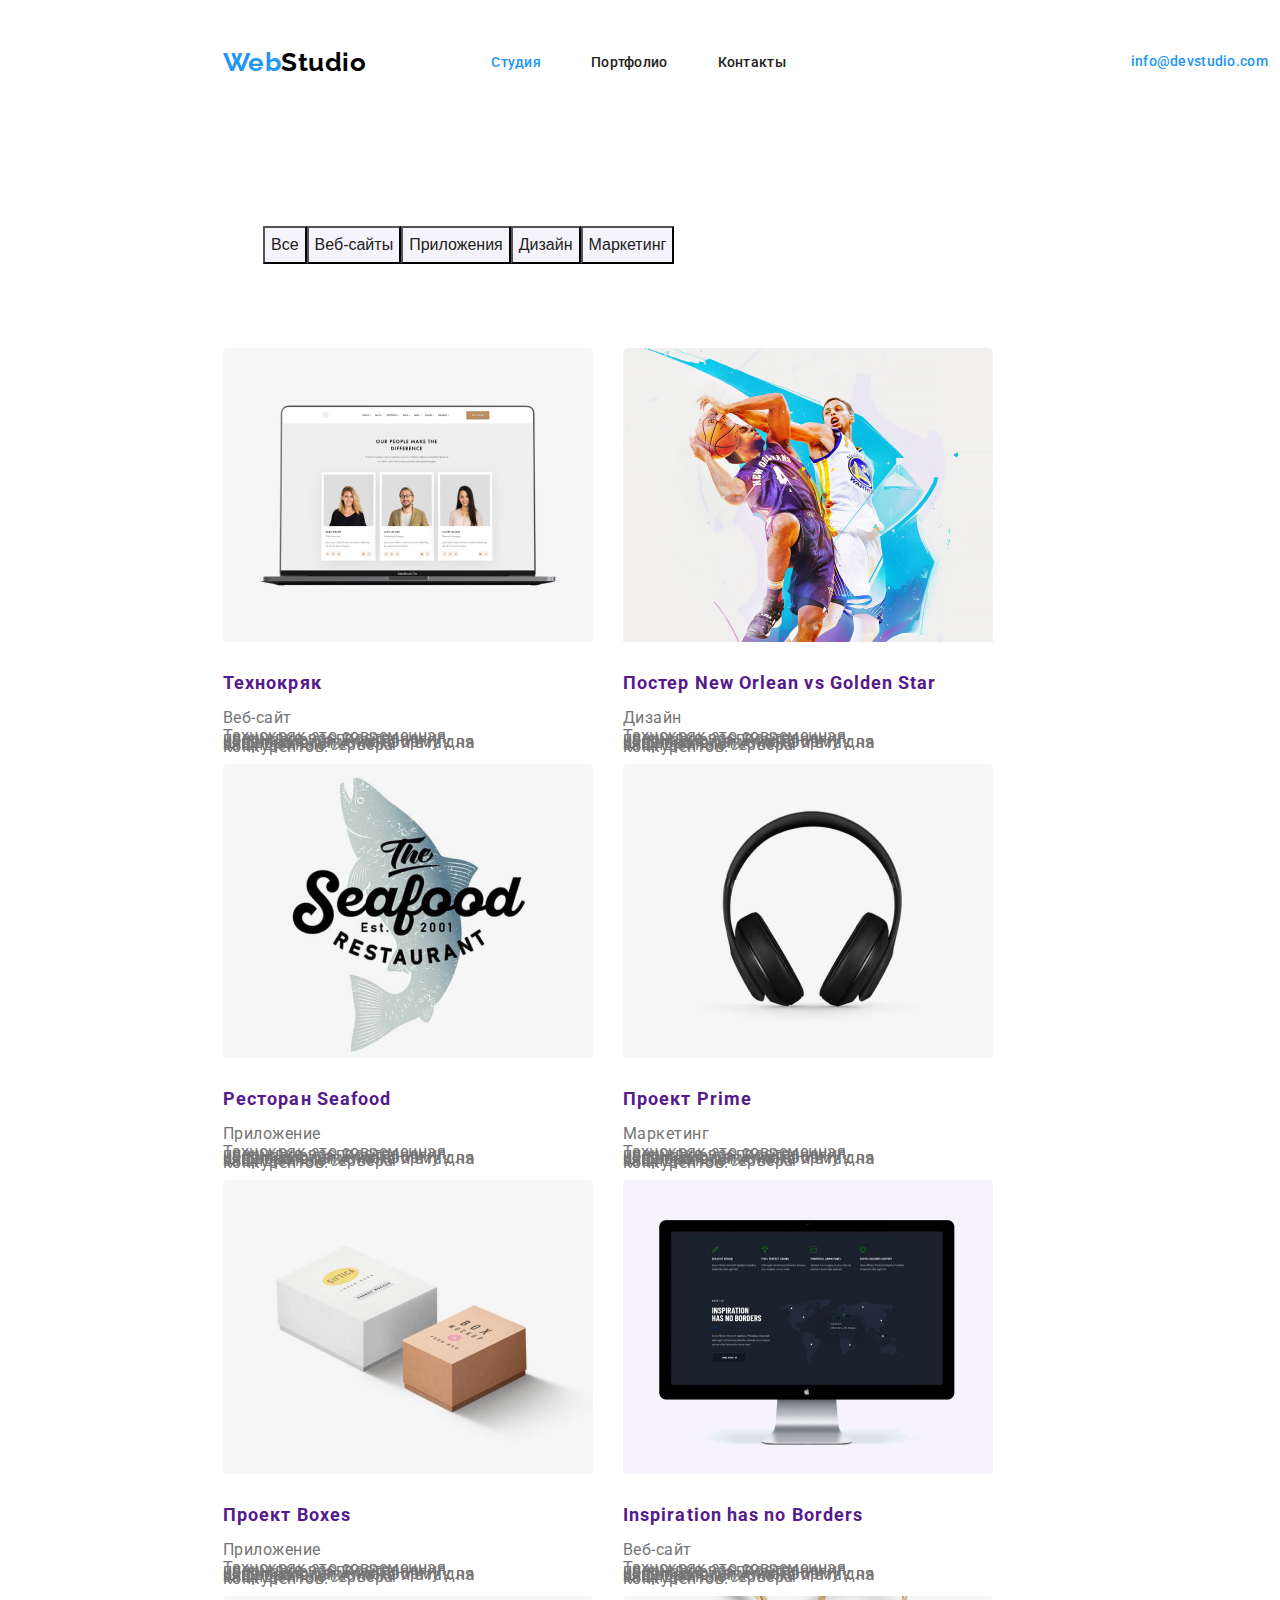
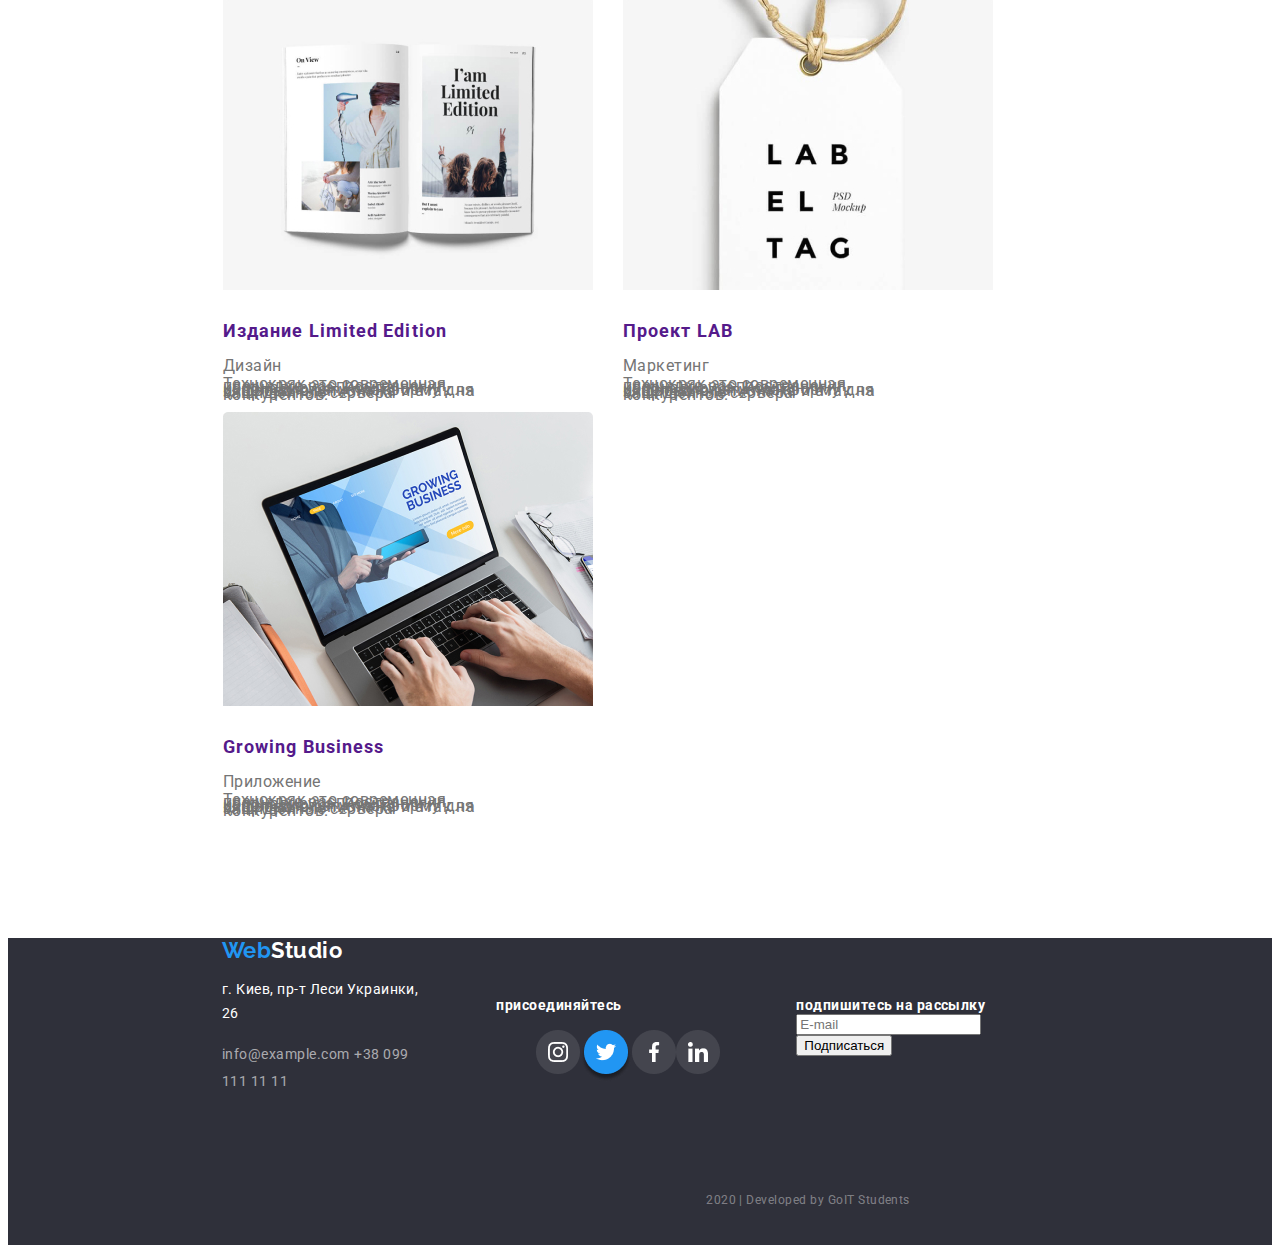
==== portfolio.html @ a7babe64 "дз3" ====
<!DOCTYPE html>
<html lang="en">
  <head>
    <meta charset="UTF-8" />
    <meta name="viewport" content="width=device-width, initial-scale=1.0" />
    <title>Document</title>
    <link
      href="https://fonts.googleapis.com/css2?family=Raleway:wght@700&family=Roboto:wght@400;500;700&display=swap"
      rel="stylesheet"
    />
    <link rel="stylesheet" href="./css/styles.css" />
  </head>

  <body>
    <!--шапка-->
    <header class="page-header">
      <nav class="site-header">
        <a href="/" class="logo logo-header">
          <span class="logo-header-web">Web</span>
          <span class="logo-header-studio">Studio</span>
        </a>
        <ul class="site-nav list">
          <li class="site-nav-item">
            <a href="./index.html" class="link current">Студия</a>
          </li>
          <li class="site-nav-item">
            <a href="./portfolio.html" class="link">Портфолио</a>
          </li>
          <li class="site-nav-item"><a href="" class="link">Контакты</a></li>
        </ul>

        <ul class="contact-nav list">
          <li class="contact-nav-mail">
            <a href="mailto:info@devstudio.com">info@devstudio.com</a>
          </li>
          <li class="contact-nav-tel">
            <a href="tel:+380961111111">+38 096 111 11 11</a>
          </li>
        </ul>
      </nav>
    </header>

    <main class="page-portfolio">
      <!-- кнопки навигации  -->
      <ul class="list list-button-second">
        <li><button type="button" class="button-second">Все</button></li>
        <li><button type="button" class="button-second">Веб-сайты</button></li>
        <li><button type="button" class="button-second">Приложения</button></li>
        <li><button type="button" class="button-second">Дизайн</button></li>
        <li><button type="button" class="button-second">Маркетинг</button></li>
      </ul>
      <h1 class="project">Проеты</h1>
      <!--  список  -->
      <ul class="list list-portfolio">
        <li class="list-progect">
          <a class="cards" href="">
            <img src="./images/portfolio/img.jpg" alt="" />
            <h2>Технокряк</h2>
            <p>Веб-сайт</p>
            <p>
              Технокряк это современная площадка распространения коронавируса.
              Компании используют эту платформу для цифрового шпионажа и атак на
              защищённые сервера конкурентов.
            </p>
          </a>
        </li>
        <li class="list-progect">
          <a class="cards" href="">
            <img src="./images/portfolio/sport.jpg" alt="" width="370" />
            <h2>Постер New Orlean vs Golden Star</h2>
            <p>Дизайн</p>
            <p>
              Технокряк это современная площадка распространения коронавируса.
              Компании используют эту платформу для цифрового шпионажа и атак на
              защищённые сервера конкурентов.
            </p>
          </a>
        </li>
        <li class="list-progect">
          <a class="cards" href="">
            <img src="./images/portfolio/restaurant.jpg" alt="" width="370" />
            <h2>Ресторан Seafood</h2>
            <p>Приложение</p>
            <p>
              Технокряк это современная площадка распространения коронавируса.
              Компании используют эту платформу для цифрового шпионажа и атак на
              защищённые сервера конкурентов.
            </p>
          </a>
        </li>
        <li class="list-progect">
          <a class="cards" href="">
            <img src="./images/portfolio/prime.jpg" alt="" width="370" />
            <h2>Проект Prime</h2>
            <p>Маркетинг</p>
            <p>
              Технокряк это современная площадка распространения коронавируса.
              Компании используют эту платформу для цифрового шпионажа и атак на
              защищённые сервера конкурентов.
            </p>
          </a>
        </li>
        <a class="cards" href="">
          <li class="list-progect">
            <img src="./images/portfolio/boxes.jpg" alt="" width="370" />
            <h2>Проект Boxes</h2>
            <p>Приложение</p>
            <p>
              Технокряк это современная площадка распространения коронавируса.
              Компании используют эту платформу для цифрового шпионажа и атак на
              защищённые сервера конкурентов.
            </p>
          </a>
        </li>
        <li class="list-progect">
          <a class="cards" href="">
            <img src="./images/portfolio/borders.jpg" alt="" width="370" />
            <h2>Inspiration has no Borders</h2>
            <p>Веб-сайт</p>
            <p>
              Технокряк это современная площадка распространения коронавируса.
              Компании используют эту платформу для цифрового шпионажа и атак на
              защищённые сервера конкурентов.
            </p>
          </a>
        </li>
        <li class="list-progect">
          <a class="cards" href="">
            <img src="./images/portfolio/books.jpg" alt="" width="370" />
            <h2>Издание Limited Edition</h2>
            <p>Дизайн</p>
            <p>
              Технокряк это современная площадка распространения коронавируса.
              Компании используют эту платформу для цифрового шпионажа и атак на
              защищённые сервера конкурентов.
            </p>
          </a>
        </li>
        <li class="list-progect">
          <a class="cards" href="">
            <img src="./images/portfolio/lab.jpg" alt="" width="370" />
            <h2>Проект LAB</h2>
            <p>Маркетинг</p>
            <p>
              Технокряк это современная площадка распространения коронавируса.
              Компании используют эту платформу для цифрового шпионажа и атак на
              защищённые сервера конкурентов.
            </p>
          </a>
        </li>
        <li class="list-progect">
          <a class="cards" href="">
            <img src="./images/portfolio/busines.jpg" alt="" width="370" />
            <h2>Growing Business</h2>
            <p>Приложение</p>
            <p>
              Технокряк это современная площадка распространения коронавируса.
              Компании используют эту платформу для цифрового шпионажа и атак на
              защищённые сервера конкурентов.
            </p>
          </a>
      
        </li>
      </ul>
    </main>
    <!--футер-->
    <footer class="list-footer">
      <div class="page-footer-main">
        <div class="page-footer">
          <a href="/" class="logo logo-footer">
            <span class="logo-footer-web">Web</span>
            <span class="logo-footer-studio">Studio</span>
          </a>
          <address class="footer-addres">
            <p>г. Киев, пр-т Леси Украинки, 26</p>
            <a href="mailto:info@example.com">info@example.com</a>
            <a class="page-footer-tel" href="tel:+380991111111"
              >+38 099 111 11 11</a
            >
          </address>
        </div>
        <div class="goin">
          <b class="page-footer-goin">присоединяйтесь</b>
          <ul class="list goin-list">
            <li>
              <a href="">
                <img src="./images/footer/instagram.png" alt="" />
              </a>
            </li>
            <li>
              <a href="">
                <img src="./images/footer/twitter.png" alt="" />
              </a>
            </li>
            <li>
              <a href="">
                <img src="./images/footer/facabook.png" alt="" />
              </a>
            </li>
            <li>
              <a href="">
                <img src="./images/footer/in.png" alt="" />
              </a>
            </li>
          </ul>
        </div>
        <div class="page-sub">
          <b class="page-footer-sub">подпишитесь на рассылку</b>
          <form>
            <input
              type="text"
              placeholder="E-mail"
              name="Email"
              id="Email-input"
            />
            <input type="submit" value="Подписаться" />
          </form>
        </div>
      </div>
      <div class="footer-end">
        <p class="page-footer-end">2020 | Developed by GoIT Students</p>
      </div>
    </footer>
  </body>
</html>
---- css/styles.css ----
/* цвет основного текста #212121*/
/* вторичный цвет #757575*/
/* белый #757575*/
/* цвет ссылок при навидении #2196F3*/
/* цвет тел и мыла в футоре rgba(255, 255, 255, 0.6) */
/* цвет кем залито в конце rgba(255, 255, 255, 0.4)*/
/* цвет кнопок #F5F4FA*/
/*белый #FFFFFF*/
:root {
  --primari-text-color: #212121;
  --color-button: #f5f4fa;
  --color-hover: #2196f3;
  --color-white: #ffffff;
}

body {
  background-color: #ffffff;
  color: var(--primari-text-color);
  font-family: Roboto, sans-serif;
  letter-spacing: 0.03em;
}

p {
  color: #757575;
  font-size: 16px;
}

a {
  text-decoration: none;
}

.hero {
  background-image: url(https://s3-alpha-sig.figma.com/img/90d1/e577/08c10d3f92c87b9d3d5417f1169bcaf9?Expires=1592784000&Signature=ILxEtmAFMr2Us7ms5~cJYB0a~j~yVQAXyDQyglCFQqxMMtSUgmVt5sG5C6f7gvM6nol6ag1E9YxuBz2JpbDZGV4yywAtNVqrZUPHLpvx7K10C2MpU52WDKP7RhHLKeVgDCoXGS6H0k6O2CPDxtDZmBXebeWA3ZpnOzjCGXkgPJ0x2mrSDzQ8y6E7kUsAgNfNjCVTdkMB55JW9kKQ68hfj91M2g~DamgTzAuNqmyDZ6RD3ci2EK93pMSdTqYJ4Ch-OCxzEcgNnNP7XpFXtv1Wy19uuGIJOf02E6FdMxvZRynm25E6xcxrt8Fqph7gMPZUVSOT9W0Cxzs4nnY5tt4Ppg__&Key-Pair-Id=APKAINTVSUGEWH5XD5UA);
  align-items: center;
  padding: 200px 452px;
}
.hero-title {
  color: #ffffff;
  font-size: 44px;
  line-height: 1.36;
  text-align: center;
  font-weight: 900;
  letter-spacing: 0.06em;
  text-transform: uppercase;
  margin-bottom: 30px;
}
.section-title-function {
  display: block;
  padding: 215px 94px;
}
.title-list {
  display: flex;
  padding-left: 0px;
}
.title-list-item:not(:first-child) {
  margin-left: 30px;
}

.section-title {
  color: var(--primari-text-color);
  font-weight: bold;
  font-size: 36px;
  line-height: 1.17;
  text-align: center;
  margin-top: 0px;
  margin-bottom: 50px;
}

.list {
  list-style: none;
}
.list h3 {
  font-weight: bold;
  font-size: 14px;
  line-height: 1.14;
  text-transform: uppercase;
}
.list p {
  font-size: 14px;
  line-height: 1.71;
  /* or 171% */
  width: 270px;
}

.list-item {
  display: flex;
  padding-left: 0px;
}
.list-item > li:not(:first-child) {
  padding-left: 30px;
  width: 370px;
}
.list-item h3 {
  margin-top: 27px;
  margin-bottom: 10px;
  text-align: center;
  visibility: hidden;
}

.list-portfolio h2 {
  font-weight: bold;
  font-size: 18px;
  line-height: 2;
  letter-spacing: 0.06em;
}
.list-portfolio p {
  font-size: 16px;
  line-height: 1.87px;
}
.list-portfolio a {
  font-size: 18px;
  line-height: 1.56;
}
.section-title-function h3 {
  color: var(--primari-text-color);
  font-size: 14px;
}

.section-title-function p {
  font-size: 14px;
}
.section-title-function {
  display: flex;
  margin-bottom: 94px;
}
.section-people {
  padding: 0 215px 94px;
}
.people-item {
  display: flex;
  list-style: none;
  padding-left: 0px;
}
.people-item > li {
  width: 270px;
}
.people-item > li:not(:first-child) {
  margin-left: 30px;
}
.section-title-people {
  margin-top: 30px;
  margin-bottom: 10px;
  text-align: center;
}
.people-item-link {
  list-style: none;
  display: flex;
  margin-top: 16px;
  margin-bottom: 24px;
}
.people-item-link:not(:first-child) {
  margin-left: 10px;
}
.people-item > ul {
  list-style: none;
}
.section-people h3 {
  color: var(--primari-text-color);
  font-size: 16px;
  font-weight: 500;
  line-height: 1.19;
}
.section-clients {
  padding: 0 215px 94px;
}
.list-clients {
  display: flex;
  padding-left: 0px;
}
.list-clients > li:not(:first-child) {
  margin-left: 30px;
}

.page-footer-main {
  display: flex;
}

.logo-footer {
  display: flex;
  margin-left: 214px;
  margin-top: 45p;
  margin-bottom: 8px;
}
.footer-addres {
  margin-left: 214px;
  margin-bottom: 28px;
}
.goin {
  width: 206px;
  margin: 57px 94px 56px 69px;
}
.goin-list {
  display: flex;
}
/*.section-people > ul {
  display: flex;
  margin-bottom: 50px;
  list-style: none;
} */
.logo {
  font-family: Raleway, sans-serif;
  font-weight: bold;
  margin-right: 85px;
}
.logo-header {
  display: flex;
  color: var(--color-hover);
  font-size: 26px;
  line-height: 1.19;
  align-items: center;
  margin-right: 85;
}
.logo-header-studio {
  color: #000000;
}
.logo-footer {
  color: var(--color-hover);
  font-size: 22px;
  line-height: 1.18;
}
.logo-footer-studio {
  color: white;
}
header {
  background-color: #ffffff;
}

.site-nav {
  display: flex;
  font-weight: 500;
  font-size: 14px;
  line-height: 1.14;
  letter-spacing: 0.02em;
}
.site-nav-item {
  line-height: 80px;
}
.site-nav-item:not(:first-child) {
  margin-left: 50px;
}

.site-header {
  display: flex;
  padding-left: 215px;
  padding-right: 215px;
  align-items: center;
  margin-right: auto;
  margin-left: auto;
  align-items: center;
}
.contact-nav {
  display: flex;
  font-weight: 500;
  font-size: 14px;
  line-height: 1.14;
  letter-spacing: 0.02em;
  margin-left: 305px;
  align-items: center;
}
.page-header {
  display: flex;
}

.site-nav a {
  color: var(--primari-text-color);
}
.site-nav a:hover,
.site-nav a:focus {
  color: var(--color-hover);
}
.site-nav .link.current {
  color: var(--color-hover);
}
.contact-nav-mail a {
  color: var(--color-hover);
  margin-right: 30px;
}
.contact-nav-tel a {
  color: #757575;
}

footer {
  background-color: #2f303a;
}
/*
.page-footer-address {
  color: #ffffff;
  text-decoration: none;
}
.page-footer-mail {
  color: rgba(255, 255, 255, 0.6);
}
.page-footer-tel {
  color: rgba(255, 255, 255, 0.6);
}
*/

.footer-addres {
  line-height: 1.71;
}
.footer-addres p {
  text-decoration: none;
  color: var(--color-white);
  font-size: 14px;
  font-style: normal;
}
.footer-addres a {
  text-decoration: none;
  color: rgba(255, 255, 255, 0.6);
  font-size: 14px;
  font-style: normal;
}
.page-footer b {
  font-weight: bold;
  line-height: 1.14;
  text-transform: uppercase;
}
.page-footer-goin {
  color: #ffffff;
  font-size: 14px;
}
.page-footer-sub {
  color: #ffffff;
  font-size: 14px;
}
.page-sub {
  margin: 57px 216px 50px 0;
  width: 570px;
}
.footer-end {
  padding: 18px 645px 21px;
  line-height: 2;
  width: 310px;
}
.page-footer-end {
  color: rgba(255, 255, 255, 0.4);
  font-size: 12px;
  text-align: center;
}
.button-first {
  color: var(--color-white);
  background-color: var(--color-hover);
  font-size: 16px;
  width: 200px;
  height: 50px;
  margin-left: 248px;
  margin-right: 248px;
}

.button-second {
  color: var(--primari-text-color);
  background-color: var(--color-button);
  font-size: 16px;
  height: 38px;
}

.button-second:hover,
.button-second:focus {
  color: var(--color-white);
  background-color: var(--color-hover);
}
.button-second:not(:first-child) {
  margin-left: 8px;
}
.page-portfolio {
  padding: 94px 215px;
}
.list-button-second {
  display: flex;
}
.project {
  visibility: hidden;
  margin-top: 0;
  margin-bottom: 30px;
}
.list-portfolio {
  display: flex;
  flex-wrap: wrap;
  padding-left: 0;
}
.list-progect {
  width: 370px;
  margin-right: 30px;
  display: flex;
  flex-direction: column;
  align-items: flex-start;
}
.cards:hover,
.cards:focus {
  background: rgba(33, 150, 243, 0.9);
  color: #ffffff;
}
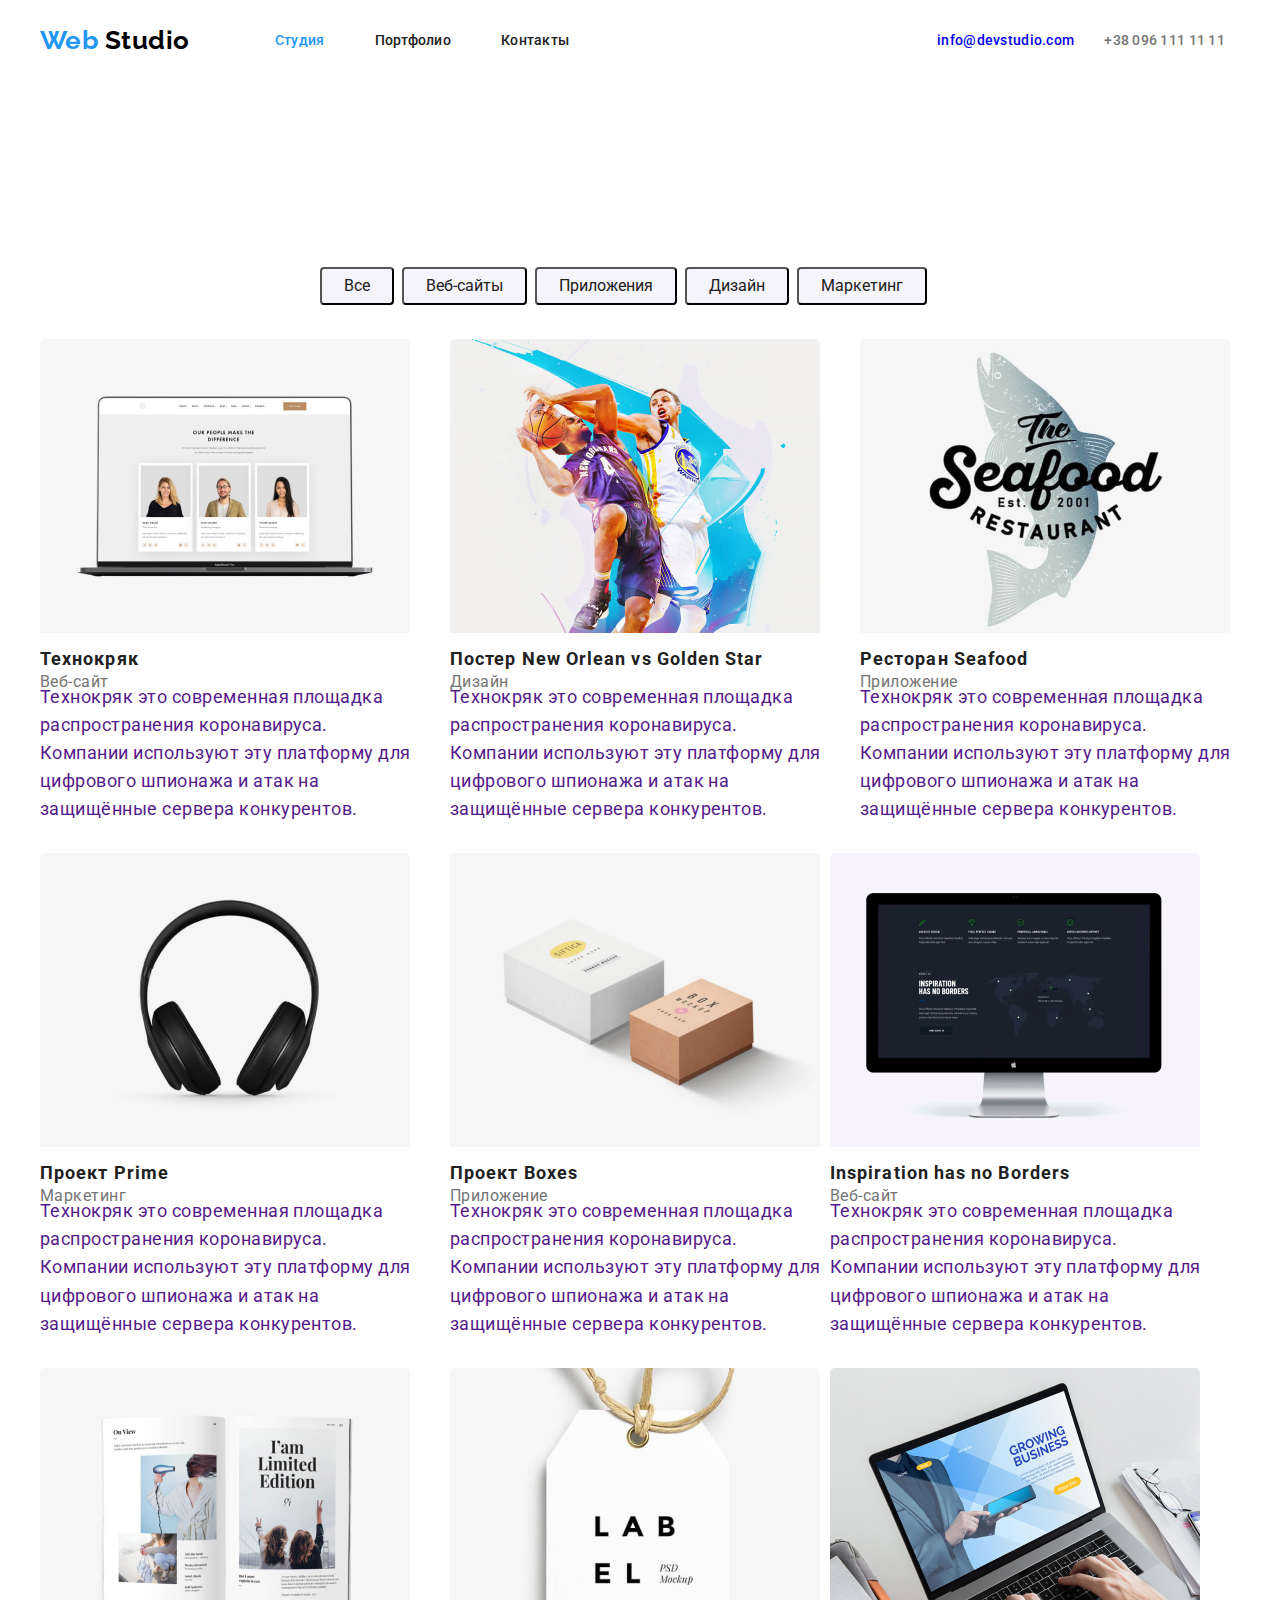
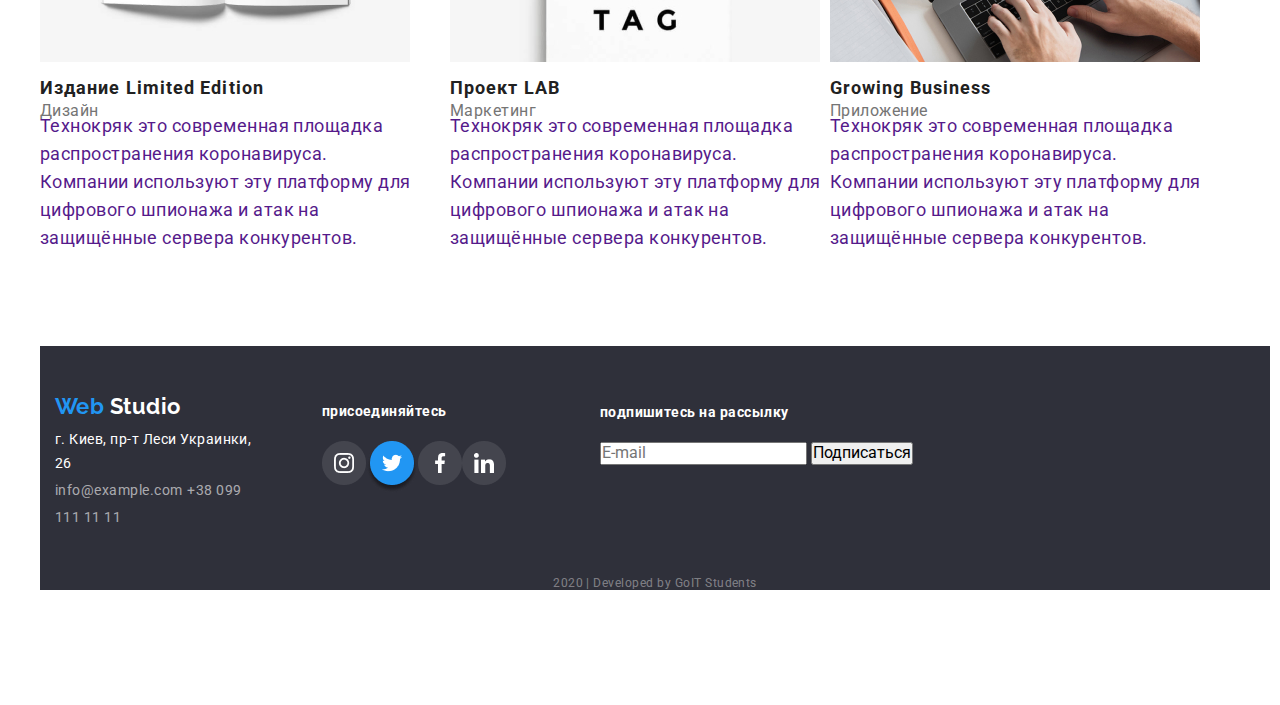
==== commit da95d77f: "переделана полностью" ====
--- a/portfolio.html
+++ b/portfolio.html
@@ -8,48 +8,48 @@
       href="https://fonts.googleapis.com/css2?family=Raleway:wght@700&family=Roboto:wght@400;500;700&display=swap"
       rel="stylesheet"
     />
+    <link
+      rel="stylesheet"
+      href="https://cdnjs.cloudflare.com/ajax/libs/modern-normalize/0.6.0/modern-normalize.min.css"
+    />
     <link rel="stylesheet" href="./css/styles.css" />
   </head>
 
   <body>
     <!--шапка-->
-    <header class="page-header">
-      <nav class="site-header">
+    <header class="page-header section">
+      <nav class="page-header-conteiner">
         <a href="/" class="logo logo-header">
           <span class="logo-header-web">Web</span>
           <span class="logo-header-studio">Studio</span>
         </a>
         <ul class="site-nav list">
-          <li class="site-nav-item">
-            <a href="./index.html" class="link current">Студия</a>
-          </li>
-          <li class="site-nav-item">
-            <a href="./portfolio.html" class="link">Портфолио</a>
-          </li>
-          <li class="site-nav-item"><a href="" class="link">Контакты</a></li>
-        </ul>
-
-        <ul class="contact-nav list">
-          <li class="contact-nav-mail">
-            <a href="mailto:info@devstudio.com">info@devstudio.com</a>
-          </li>
-          <li class="contact-nav-tel">
-            <a href="tel:+380961111111">+38 096 111 11 11</a>
-          </li>
+          <li><a href="./index.html" class="link current">Студия</a></li>
+          <li><a href="./portfolio.html" class="link">Портфолио</a></li>
+          <li><a href="" class="link">Контакты</a></li>
         </ul>
       </nav>
+      <ul class="contact-nav list">
+        <li class="contact-nav-mail">
+          <a class="mail" href="mailto:info@devstudio.com"
+            >info@devstudio.com</a
+          >
+        </li>
+        <li class="contact-nav-tel">
+          <a class="tel" href="tel:+380961111111">+38 096 111 11 11</a>
+        </li>
+      </ul>
     </header>
 
-    <main class="page-portfolio">
+    <main class="progect section">
       <!-- кнопки навигации  -->
-      <ul class="list list-button-second">
+      <ul class="list list-button">
         <li><button type="button" class="button-second">Все</button></li>
         <li><button type="button" class="button-second">Веб-сайты</button></li>
         <li><button type="button" class="button-second">Приложения</button></li>
         <li><button type="button" class="button-second">Дизайн</button></li>
         <li><button type="button" class="button-second">Маркетинг</button></li>
       </ul>
-      <h1 class="project">Проеты</h1>
       <!--  список  -->
       <ul class="list list-portfolio">
         <li class="list-progect">
@@ -57,11 +57,11 @@
             <img src="./images/portfolio/img.jpg" alt="" />
             <h2>Технокряк</h2>
             <p>Веб-сайт</p>
-            <p>
-              Технокряк это современная площадка распространения коронавируса.
-              Компании используют эту платформу для цифрового шпионажа и атак на
-              защищённые сервера конкурентов.
-            </p>
+            <a href="">
+              Технокряк это современная площадка распространения коронавируса.
+              Компании используют эту платформу для цифрового шпионажа и атак на
+              защищённые сервера конкурентов.
+            </a>
           </a>
         </li>
         <li class="list-progect">
@@ -69,11 +69,11 @@
             <img src="./images/portfolio/sport.jpg" alt="" width="370" />
             <h2>Постер New Orlean vs Golden Star</h2>
             <p>Дизайн</p>
-            <p>
-              Технокряк это современная площадка распространения коронавируса.
-              Компании используют эту платформу для цифрового шпионажа и атак на
-              защищённые сервера конкурентов.
-            </p>
+            <a href="">
+              Технокряк это современная площадка распространения коронавируса.
+              Компании используют эту платформу для цифрового шпионажа и атак на
+              защищённые сервера конкурентов.
+            </a>
           </a>
         </li>
         <li class="list-progect">
@@ -81,11 +81,11 @@
             <img src="./images/portfolio/restaurant.jpg" alt="" width="370" />
             <h2>Ресторан Seafood</h2>
             <p>Приложение</p>
-            <p>
-              Технокряк это современная площадка распространения коронавируса.
-              Компании используют эту платформу для цифрового шпионажа и атак на
-              защищённые сервера конкурентов.
-            </p>
+            <a href="">
+              Технокряк это современная площадка распространения коронавируса.
+              Компании используют эту платформу для цифрового шпионажа и атак на
+              защищённые сервера конкурентов.
+            </a>
           </a>
         </li>
         <li class="list-progect">
@@ -93,11 +93,11 @@
             <img src="./images/portfolio/prime.jpg" alt="" width="370" />
             <h2>Проект Prime</h2>
             <p>Маркетинг</p>
-            <p>
-              Технокряк это современная площадка распространения коронавируса.
-              Компании используют эту платформу для цифрового шпионажа и атак на
-              защищённые сервера конкурентов.
-            </p>
+            <a href="">
+              Технокряк это современная площадка распространения коронавируса.
+              Компании используют эту платформу для цифрового шпионажа и атак на
+              защищённые сервера конкурентов.
+            </a>
           </a>
         </li>
         <a class="cards" href="">
@@ -105,23 +105,23 @@
             <img src="./images/portfolio/boxes.jpg" alt="" width="370" />
             <h2>Проект Boxes</h2>
             <p>Приложение</p>
-            <p>
-              Технокряк это современная площадка распространения коронавируса.
-              Компании используют эту платформу для цифрового шпионажа и атак на
-              защищённые сервера конкурентов.
-            </p>
-          </a>
+            <a href="">
+              Технокряк это современная площадка распространения коронавируса.
+              Компании используют эту платформу для цифрового шпионажа и атак на
+              защищённые сервера конкурентов.
+            </a>
+        </a>
         </li>
         <li class="list-progect">
           <a class="cards" href="">
             <img src="./images/portfolio/borders.jpg" alt="" width="370" />
             <h2>Inspiration has no Borders</h2>
             <p>Веб-сайт</p>
-            <p>
-              Технокряк это современная площадка распространения коронавируса.
-              Компании используют эту платформу для цифрового шпионажа и атак на
-              защищённые сервера конкурентов.
-            </p>
+            <a href="">
+              Технокряк это современная площадка распространения коронавируса.
+              Компании используют эту платформу для цифрового шпионажа и атак на
+              защищённые сервера конкурентов.
+            </a>
           </a>
         </li>
         <li class="list-progect">
@@ -129,11 +129,11 @@
             <img src="./images/portfolio/books.jpg" alt="" width="370" />
             <h2>Издание Limited Edition</h2>
             <p>Дизайн</p>
-            <p>
-              Технокряк это современная площадка распространения коронавируса.
-              Компании используют эту платформу для цифрового шпионажа и атак на
-              защищённые сервера конкурентов.
-            </p>
+            <a href="">
+              Технокряк это современная площадка распространения коронавируса.
+              Компании используют эту платформу для цифрового шпионажа и атак на
+              защищённые сервера конкурентов.
+            </a>
           </a>
         </li>
         <li class="list-progect">
@@ -141,11 +141,11 @@
             <img src="./images/portfolio/lab.jpg" alt="" width="370" />
             <h2>Проект LAB</h2>
             <p>Маркетинг</p>
-            <p>
-              Технокряк это современная площадка распространения коронавируса.
-              Компании используют эту платформу для цифрового шпионажа и атак на
-              защищённые сервера конкурентов.
-            </p>
+            <a href="">
+              Технокряк это современная площадка распространения коронавируса.
+              Компании используют эту платформу для цифрового шпионажа и атак на
+              защищённые сервера конкурентов.
+            </a>
           </a>
         </li>
         <li class="list-progect">
@@ -153,73 +153,67 @@
             <img src="./images/portfolio/busines.jpg" alt="" width="370" />
             <h2>Growing Business</h2>
             <p>Приложение</p>
-            <p>
-              Технокряк это современная площадка распространения коронавируса.
-              Компании используют эту платформу для цифрового шпионажа и атак на
-              защищённые сервера конкурентов.
-            </p>
+            <a href="">
+              Технокряк это современная площадка распространения коронавируса.
+              Компании используют эту платформу для цифрового шпионажа и атак на
+              защищённые сервера конкурентов.
+            </a>
           </a>
       
         </li>
       </ul>
-    </main>
-    <!--футер-->
-    <footer class="list-footer">
-      <div class="page-footer-main">
-        <div class="page-footer">
-          <a href="/" class="logo logo-footer">
-            <span class="logo-footer-web">Web</span>
-            <span class="logo-footer-studio">Studio</span>
-          </a>
-          <address class="footer-addres">
-            <p>г. Киев, пр-т Леси Украинки, 26</p>
-            <a href="mailto:info@example.com">info@example.com</a>
-            <a class="page-footer-tel" href="tel:+380991111111"
-              >+38 099 111 11 11</a
-            >
-          </address>
+      <footer class="section">
+        <div class="footer-conteiner">
+          <div class="page-footer">
+            <div class="page-footer-logo">
+              <a href="/" class="logo logo-footer">
+                <span class="logo-footer-web">Web</span>
+                <span class="logo-footer-studio">Studio</span>
+              </a>
+            </div>
+            <div>
+              <address class="footer-addres">
+                <p>г. Киев, пр-т Леси Украинки, 26</p>
+                <a href="mailto:info@example.com">info@example.com</a>
+                <a class="page-footer-tel" href="tel:+380991111111">+38 099 111 11 11</a>
+              </address>
+            </div>
+          </div>
+          <div class="footer-goin">
+            <b class="page-footer-goin">присоединяйтесь</b>
+            <ul class="list list-goin">
+              <li>
+                <a href="">
+                  <img src="./images/footer/instagram.png" alt="" />
+                </a>
+              </li>
+              <li>
+                <a href="">
+                  <img src="./images/footer/twitter.png" alt="" />
+                </a>
+              </li>
+              <li>
+                <a href="">
+                  <img src="./images/footer/facabook.png" alt="" />
+                </a>
+              </li>
+              <li>
+                <a href="">
+                  <img src="./images/footer/in.png" alt="" />
+                </a>
+              </li>
+            </ul>
+          </div>
+          <div class="sub">
+            <b class="page-footer-sub">подпишитесь на рассылку</b>
+            <form class="sub-form">
+              <input type="text" placeholder="E-mail" name="Email" id="Email-input" />
+              <input type="submit" value="Подписаться" />
+            </form>
+          </div>
         </div>
-        <div class="goin">
-          <b class="page-footer-goin">присоединяйтесь</b>
-          <ul class="list goin-list">
-            <li>
-              <a href="">
-                <img src="./images/footer/instagram.png" alt="" />
-              </a>
-            </li>
-            <li>
-              <a href="">
-                <img src="./images/footer/twitter.png" alt="" />
-              </a>
-            </li>
-            <li>
-              <a href="">
-                <img src="./images/footer/facabook.png" alt="" />
-              </a>
-            </li>
-            <li>
-              <a href="">
-                <img src="./images/footer/in.png" alt="" />
-              </a>
-            </li>
-          </ul>
-        </div>
-        <div class="page-sub">
-          <b class="page-footer-sub">подпишитесь на рассылку</b>
-          <form>
-            <input
-              type="text"
-              placeholder="E-mail"
-              name="Email"
-              id="Email-input"
-            />
-            <input type="submit" value="Подписаться" />
-          </form>
-        </div>
-      </div>
-      <div class="footer-end">
+      
         <p class="page-footer-end">2020 | Developed by GoIT Students</p>
-      </div>
-    </footer>
+      </footer>
   </body>
 </html>
--- a/css/styles.css
+++ b/css/styles.css
@@ -13,6 +13,12 @@
   --color-white: #ffffff;
 }
 
+* {
+  margin: 0;
+  padding: 0;
+  box-sizing: border-box;
+}
+
 body {
   background-color: #ffffff;
   color: var(--primari-text-color);
@@ -28,11 +34,11 @@
 a {
   text-decoration: none;
 }
-
 .hero {
   background-image: url(https://s3-alpha-sig.figma.com/img/90d1/e577/08c10d3f92c87b9d3d5417f1169bcaf9?Expires=1592784000&Signature=ILxEtmAFMr2Us7ms5~cJYB0a~j~yVQAXyDQyglCFQqxMMtSUgmVt5sG5C6f7gvM6nol6ag1E9YxuBz2JpbDZGV4yywAtNVqrZUPHLpvx7K10C2MpU52WDKP7RhHLKeVgDCoXGS6H0k6O2CPDxtDZmBXebeWA3ZpnOzjCGXkgPJ0x2mrSDzQ8y6E7kUsAgNfNjCVTdkMB55JW9kKQ68hfj91M2g~DamgTzAuNqmyDZ6RD3ci2EK93pMSdTqYJ4Ch-OCxzEcgNnNP7XpFXtv1Wy19uuGIJOf02E6FdMxvZRynm25E6xcxrt8Fqph7gMPZUVSOT9W0Cxzs4nnY5tt4Ppg__&Key-Pair-Id=APKAINTVSUGEWH5XD5UA);
+  padding: 200px 452px;
   align-items: center;
-  padding: 200px 452px;
+
 }
 .hero-title {
   color: #ffffff;
@@ -42,28 +48,16 @@
   font-weight: 900;
   letter-spacing: 0.06em;
   text-transform: uppercase;
-  margin-bottom: 30px;
-}
-.section-title-function {
-  display: block;
-  padding: 215px 94px;
-}
-.title-list {
-  display: flex;
-  padding-left: 0px;
-}
-.title-list-item:not(:first-child) {
-  margin-left: 30px;
-}
-
+  
+}
 .section-title {
+  margin-top: 0px;
+  margin-bottom: 50px;
   color: var(--primari-text-color);
   font-weight: bold;
   font-size: 36px;
   line-height: 1.17;
   text-align: center;
-  margin-top: 0px;
-  margin-bottom: 50px;
 }
 
 .list {
@@ -79,22 +73,6 @@
   font-size: 14px;
   line-height: 1.71;
   /* or 171% */
-  width: 270px;
-}
-
-.list-item {
-  display: flex;
-  padding-left: 0px;
-}
-.list-item > li:not(:first-child) {
-  padding-left: 30px;
-  width: 370px;
-}
-.list-item h3 {
-  margin-top: 27px;
-  margin-bottom: 10px;
-  text-align: center;
-  visibility: hidden;
 }
 
 .list-portfolio h2 {
@@ -111,48 +89,72 @@
   font-size: 18px;
   line-height: 1.56;
 }
-.section-title-function h3 {
-  color: var(--primari-text-color);
-  font-size: 14px;
-}
-
-.section-title-function p {
-  font-size: 14px;
-}
+
 .section-title-function {
+  padding-top: 94px;
+  padding-bottom: 94px;
+
+}
+.list-function {
+  display: flex;
+}
+.list-function h3 {
+  margin-top: 30px;
+  margin-bottom: 10px;
+}
+.list-function li:not(:first-child) {
+  margin-left: 30px;
+}
+
+.section-goin {
   display: flex;
   margin-bottom: 94px;
 }
-.section-people {
-  padding: 0 215px 94px;
-}
-.people-item {
-  display: flex;
+.section-goin li:not(:first-child) {
+  margin-left: 30px;
+}
+
+.section-our {
+  display: flex;
+  margin-bottom: 94px;
+  margin-top: 50px;
   list-style: none;
-  padding-left: 0px;
-}
-.people-item > li {
-  width: 270px;
-}
-.people-item > li:not(:first-child) {
+}
+.section-our li:not(:first-child) {
   margin-left: 30px;
 }
-.section-title-people {
+.section-our h3 {
   margin-top: 30px;
   margin-bottom: 10px;
   text-align: center;
 }
-.people-item-link {
+.section-our p {
+  margin-bottom: 16px;
+  text-align: center;
+}
+.section-our-social {
+  display: flex;
   list-style: none;
-  display: flex;
-  margin-top: 16px;
-  margin-bottom: 24px;
-}
-.people-item-link:not(:first-child) {
-  margin-left: 10px;
-}
-.people-item > ul {
-  list-style: none;
+}
+.section-client {
+  margin-bottom: 94px;
+}
+.list-client {
+  display: flex;
+}
+.list-client li {
+  width: 170px;
+}
+.list-client li:not(:first-child) {
+  margin-left: 30px;
+}
+.section-title-function h3 {
+  color: var(--primari-text-color);
+  font-size: 14px;
+}
+
+.section-title-function p {
+  font-size: 14px;
 }
 .section-people h3 {
   color: var(--primari-text-color);
@@ -160,55 +162,15 @@
   font-weight: 500;
   line-height: 1.19;
 }
-.section-clients {
-  padding: 0 215px 94px;
-}
-.list-clients {
-  display: flex;
-  padding-left: 0px;
-}
-.list-clients > li:not(:first-child) {
-  margin-left: 30px;
-}
-
-.page-footer-main {
-  display: flex;
-}
-
-.logo-footer {
-  display: flex;
-  margin-left: 214px;
-  margin-top: 45p;
-  margin-bottom: 8px;
-}
-.footer-addres {
-  margin-left: 214px;
-  margin-bottom: 28px;
-}
-.goin {
-  width: 206px;
-  margin: 57px 94px 56px 69px;
-}
-.goin-list {
-  display: flex;
-}
-/*.section-people > ul {
-  display: flex;
-  margin-bottom: 50px;
-  list-style: none;
-} */
 .logo {
   font-family: Raleway, sans-serif;
   font-weight: bold;
-  margin-right: 85px;
 }
 .logo-header {
-  display: flex;
   color: var(--color-hover);
   font-size: 26px;
   line-height: 1.19;
-  align-items: center;
-  margin-right: 85;
+  margin-right: 85px;
 }
 .logo-header-studio {
   color: #000000;
@@ -225,28 +187,33 @@
   background-color: #ffffff;
 }
 
+.page-header {
+  display: flex;
+}
+.section {
+  width: 1230px;
+  margin-right: auto;
+  margin-left: auto;
+  padding-left: 15px;
+  padding-right: 15px;
+  box-sizing: inherit;
+}
+.page-header-conteiner {
+  display: flex;
+  align-items: center;
+}
+
 .site-nav {
   display: flex;
   font-weight: 500;
   font-size: 14px;
   line-height: 1.14;
   letter-spacing: 0.02em;
-}
-.site-nav-item {
   line-height: 80px;
 }
-.site-nav-item:not(:first-child) {
+
+.site-nav li:not(:first-child) {
   margin-left: 50px;
-}
-
-.site-header {
-  display: flex;
-  padding-left: 215px;
-  padding-right: 215px;
-  align-items: center;
-  margin-right: auto;
-  margin-left: auto;
-  align-items: center;
 }
 .contact-nav {
   display: flex;
@@ -254,11 +221,9 @@
   font-size: 14px;
   line-height: 1.14;
   letter-spacing: 0.02em;
-  margin-left: 305px;
-  align-items: center;
-}
-.page-header {
-  display: flex;
+  margin-left: auto;
+  margin-right: 15px;
+  line-height: 80px;
 }
 
 .site-nav a {
@@ -271,8 +236,12 @@
 .site-nav .link.current {
   color: var(--color-hover);
 }
-.contact-nav-mail a {
-  color: var(--color-hover);
+
+}
+.contact-nav-mail {
+  color:  #757575;
+}
+.contact-nav-mail {
   margin-right: 30px;
 }
 .contact-nav-tel a {
@@ -294,7 +263,16 @@
   color: rgba(255, 255, 255, 0.6);
 }
 */
-
+.footer-conteiner {
+  display: flex;
+}
+.page-footer {
+  margin-top: 48px;
+  margin-bottom: 28px;
+}
+.page-footer-logo {
+  margin-bottom: 8px;
+}
 .footer-addres {
   line-height: 1.71;
 }
@@ -315,27 +293,35 @@
   line-height: 1.14;
   text-transform: uppercase;
 }
+.footer-goin {
+  width: 206px;
+  margin: 56px 94px 56px 69px;
+}
+.list-goin {
+  display: flex;
+  margin-top: 21px;
+}
 .page-footer-goin {
   color: #ffffff;
   font-size: 14px;
 }
+.sub {
+  margin: 57px 216px 50px 0;
+  width: 570px;
+}
 .page-footer-sub {
   color: #ffffff;
   font-size: 14px;
 }
-.page-sub {
-  margin: 57px 216px 50px 0;
-  width: 570px;
-}
-.footer-end {
-  padding: 18px 645px 21px;
-  line-height: 2;
-  width: 310px;
+.sub-form {
+  margin-top: 21px;
 }
 .page-footer-end {
   color: rgba(255, 255, 255, 0.4);
   font-size: 12px;
   text-align: center;
+  margin-top: 18px;
+  margin-bottom: 21px;
 }
 .button-first {
   color: var(--color-white);
@@ -343,48 +329,76 @@
   font-size: 16px;
   width: 200px;
   height: 50px;
-  margin-left: 248px;
-  margin-right: 248px;
-}
-
+  display: block;
+  margin-left: auto;
+  margin-right: auto;
+  align-items: center;
+  border-radius: 4px;
+}
+.list-button {
+  display: flex;
+  margin-top: 93px;
+  margin-bottom: 34px;
+  align-items: center;
+  margin-left: 280px;
+}
 .button-second {
   color: var(--primari-text-color);
   background-color: var(--color-button);
   font-size: 16px;
   height: 38px;
-}
-
+  border-radius: 4px;
+  padding: 6px 22px;
+}
+.list-button li:not(:first-child) {
+  margin-left: 8px;
+}
 .button-second:hover,
 .button-second:focus {
   color: var(--color-white);
   background-color: var(--color-hover);
 }
-.button-second:not(:first-child) {
-  margin-left: 8px;
-}
-.page-portfolio {
-  padding: 94px 215px;
-}
-.list-button-second {
-  display: flex;
-}
-.project {
-  visibility: hidden;
-  margin-top: 0;
-  margin-bottom: 30px;
+.progect {
+  padding-top: 94px;
+  padding-bottom: 94px;
+  width: 1230px;
+  
 }
 .list-portfolio {
   display: flex;
+  padding-left: 0px;
+  margin: 0px;
+  box-sizing: inherit;
+  margin-bottom: 94px;
   flex-wrap: wrap;
-  padding-left: 0;
-}
+  
+  
+}
+
 .list-progect {
-  width: 370px;
+  display: flex;
+  width: calc((100% - 30px * 2) / 3);
   margin-right: 30px;
-  display: flex;
   flex-direction: column;
   align-items: flex-start;
-}
+  box-sizing: inherit;
+}
+.list-progect h2 {
+  color: var(--primari-text-color);
+  box-sizing: inherit;
+  margin-bottom: 4px;
+}
+.list-progect p {
+  margin-top: 4px;
+}
+.list-portfolio li:nth-child(3n) {
+  margin-right: 0;
+}
+.list-portfolio li:nth-child(n + 4) {
+  margin-top: 30px;
+}
+
+
 .cards:hover,
 .cards:focus {
   background: rgba(33, 150, 243, 0.9);
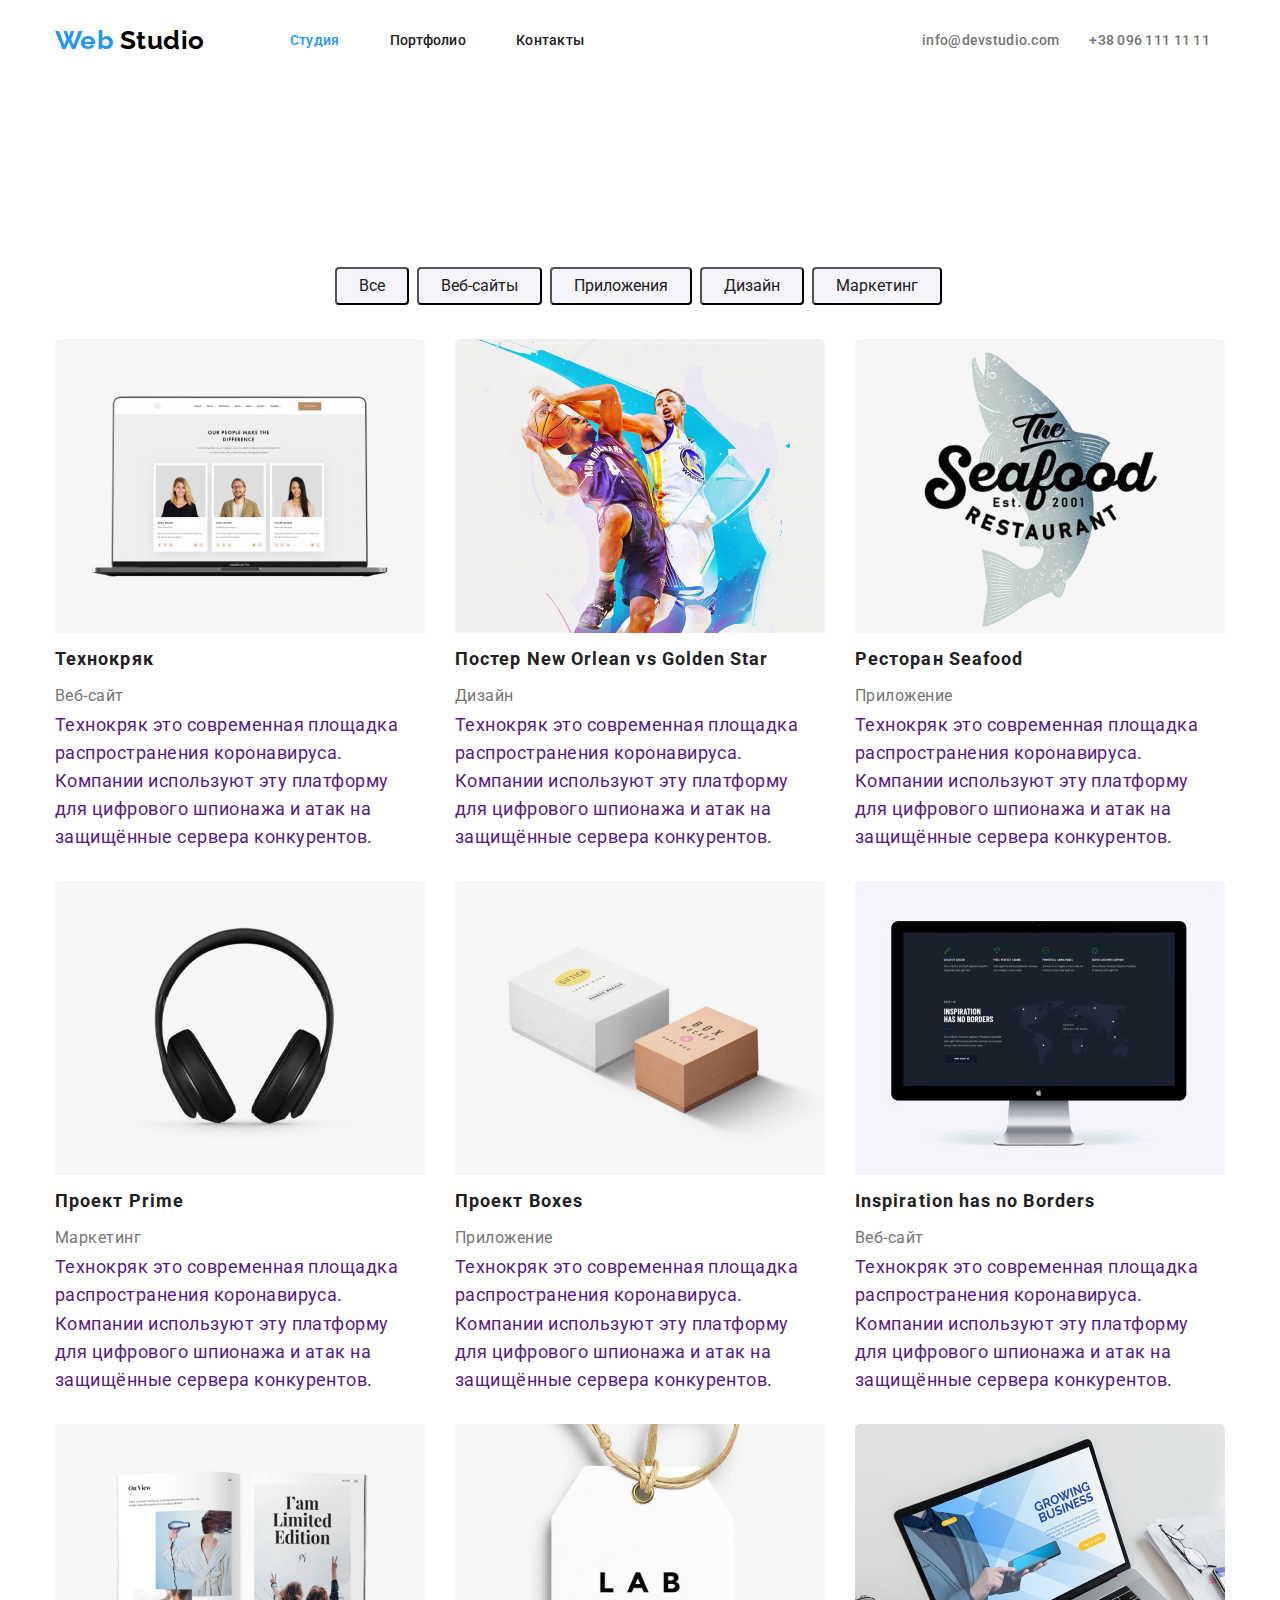
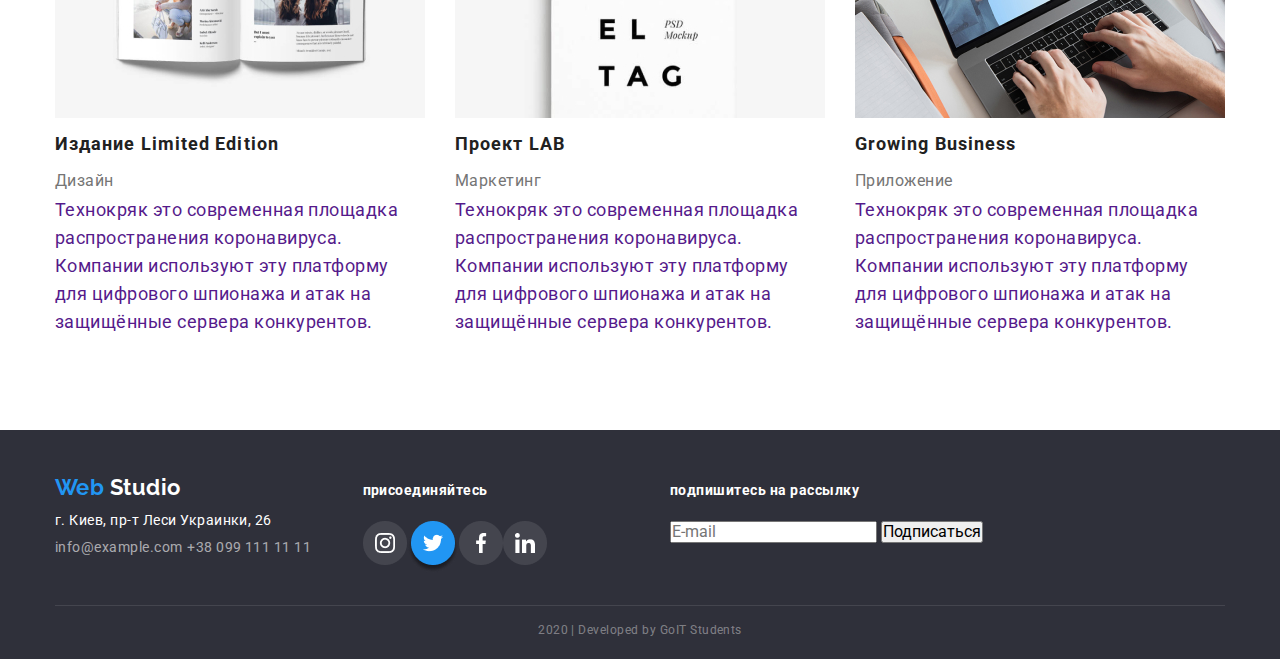
==== commit 7dcd49ef: "исправлены замечания" ====
--- a/portfolio.html
+++ b/portfolio.html
@@ -17,7 +17,7 @@
 
   <body>
     <!--шапка-->
-    <header class="page-header section">
+    <header class="container page-header section">
       <nav class="page-header-conteiner">
         <a href="/" class="logo logo-header">
           <span class="logo-header-web">Web</span>
@@ -41,7 +41,7 @@
       </ul>
     </header>
 
-    <main class="progect section">
+    <main class="progect section container">
       <!-- кнопки навигации  -->
       <ul class="list list-button">
         <li><button type="button" class="button-second">Все</button></li>
@@ -88,6 +88,7 @@
             </a>
           </a>
         </li>
+
         <li class="list-progect">
           <a class="cards" href="">
             <img src="./images/portfolio/prime.jpg" alt="" width="370" />
@@ -100,8 +101,8 @@
             </a>
           </a>
         </li>
-        <a class="cards" href="">
-          <li class="list-progect">
+        <li class="list-progect">
+          <a class="cards" href="">
             <img src="./images/portfolio/boxes.jpg" alt="" width="370" />
             <h2>Проект Boxes</h2>
             <p>Приложение</p>
@@ -110,7 +111,7 @@
               Компании используют эту платформу для цифрового шпионажа и атак на
               защищённые сервера конкурентов.
             </a>
-        </a>
+          </a>
         </li>
         <li class="list-progect">
           <a class="cards" href="">
@@ -159,10 +160,12 @@
               защищённые сервера конкурентов.
             </a>
           </a>
-      
         </li>
       </ul>
-      <footer class="section">
+    </main>
+    <!--Футер-->
+    <footer>
+      <div class="section section-end container">
         <div class="footer-conteiner">
           <div class="page-footer">
             <div class="page-footer-logo">
@@ -171,8 +174,8 @@
                 <span class="logo-footer-studio">Studio</span>
               </a>
             </div>
-            <div>
-              <address class="footer-addres">
+            <div class="footer-addres">
+              <address>
                 <p>г. Киев, пр-т Леси Украинки, 26</p>
                 <a href="mailto:info@example.com">info@example.com</a>
                 <a class="page-footer-tel" href="tel:+380991111111">+38 099 111 11 11</a>
@@ -212,8 +215,11 @@
             </form>
           </div>
         </div>
-      
-        <p class="page-footer-end">2020 | Developed by GoIT Students</p>
-      </footer>
+        
+        <p class="page-footer-end">
+          2020 | Developed by GoIT Students
+        </p>
+        </footer>
+      </div>
   </body>
 </html>
--- a/css/styles.css
+++ b/css/styles.css
@@ -12,11 +12,18 @@
   --color-hover: #2196f3;
   --color-white: #ffffff;
 }
+html {
+  box-sizing: border-box;
+}
 
 * {
   margin: 0;
   padding: 0;
-  box-sizing: border-box;
+}
+*,
+*::before,
+*::after {
+  box-sizing: inherit;
 }
 
 body {
@@ -36,9 +43,8 @@
 }
 .hero {
   background-image: url(https://s3-alpha-sig.figma.com/img/90d1/e577/08c10d3f92c87b9d3d5417f1169bcaf9?Expires=1592784000&Signature=ILxEtmAFMr2Us7ms5~cJYB0a~j~yVQAXyDQyglCFQqxMMtSUgmVt5sG5C6f7gvM6nol6ag1E9YxuBz2JpbDZGV4yywAtNVqrZUPHLpvx7K10C2MpU52WDKP7RhHLKeVgDCoXGS6H0k6O2CPDxtDZmBXebeWA3ZpnOzjCGXkgPJ0x2mrSDzQ8y6E7kUsAgNfNjCVTdkMB55JW9kKQ68hfj91M2g~DamgTzAuNqmyDZ6RD3ci2EK93pMSdTqYJ4Ch-OCxzEcgNnNP7XpFXtv1Wy19uuGIJOf02E6FdMxvZRynm25E6xcxrt8Fqph7gMPZUVSOT9W0Cxzs4nnY5tt4Ppg__&Key-Pair-Id=APKAINTVSUGEWH5XD5UA);
-  padding: 200px 452px;
+  padding: 200px;
   align-items: center;
-
 }
 .hero-title {
   color: #ffffff;
@@ -48,7 +54,6 @@
   font-weight: 900;
   letter-spacing: 0.06em;
   text-transform: uppercase;
-  
 }
 .section-title {
   margin-top: 0px;
@@ -83,7 +88,7 @@
 }
 .list-portfolio p {
   font-size: 16px;
-  line-height: 1.87px;
+  line-height: 1.87;
 }
 .list-portfolio a {
   font-size: 18px;
@@ -93,7 +98,6 @@
 .section-title-function {
   padding-top: 94px;
   padding-bottom: 94px;
-
 }
 .list-function {
   display: flex;
@@ -108,17 +112,30 @@
 
 .section-goin {
   display: flex;
-  margin-bottom: 94px;
+  /* margin-bottom: 94px; */
 }
 .section-goin li:not(:first-child) {
   margin-left: 30px;
 }
+.section-goin h3 {
+  font-weight: 700;
+  font-size: 14px;
+  line-height: 1.14;
+  text-transform: uppercase;
+  background: rgba(47, 48, 58, 0.8);
+  color: var(--color-white);
+  text-align: center;
+}
 
 .section-our {
   display: flex;
-  margin-bottom: 94px;
+  /* margin-bottom: 94px; */
   margin-top: 50px;
   list-style: none;
+}
+
+.section-our li {
+  width: 270px;
 }
 .section-our li:not(:first-child) {
   margin-left: 30px;
@@ -136,9 +153,13 @@
   display: flex;
   list-style: none;
 }
+
 .section-client {
-  margin-bottom: 94px;
-}
+  padding-top: 94px;
+  /*  margin-top: 94px;
+  margin-bottom: 94px; */
+}
+
 .list-client {
   display: flex;
 }
@@ -155,6 +176,11 @@
 
 .section-title-function p {
   font-size: 14px;
+}
+.section-people {
+  padding-top: 94px;
+  padding-bottom: 94px;
+  background: #f5f4fa;
 }
 .section-people h3 {
   color: var(--primari-text-color);
@@ -187,17 +213,29 @@
   background-color: #ffffff;
 }
 
-.page-header {
-  display: flex;
-}
+.container {
+  padding-left: 15px;
+  padding-right: 15px;
+  margin-left: auto;
+  margin-right: auto;
+  width: 1200px;
+}
+
 .section {
-  width: 1230px;
+  padding-bottom: 94px;
+  /* width: 1200px;
   margin-right: auto;
   margin-left: auto;
   padding-left: 15px;
-  padding-right: 15px;
+  padding-right: 15px; */
   box-sizing: inherit;
 }
+
+.page-header {
+  display: flex;
+  padding-bottom: 0px;
+}
+
 .page-header-conteiner {
   display: flex;
   align-items: center;
@@ -237,13 +275,11 @@
   color: var(--color-hover);
 }
 
-}
-.contact-nav-mail {
-  color:  #757575;
-}
-.contact-nav-mail {
+.mail {
+  color: #757575;
   margin-right: 30px;
 }
+
 .contact-nav-tel a {
   color: #757575;
 }
@@ -265,15 +301,22 @@
 */
 .footer-conteiner {
   display: flex;
+  padding-top: 45px;
+  padding-bottom: 28px;
+  align-items: baseline;
+  justify-content: space-between;
 }
 .page-footer {
-  margin-top: 48px;
-  margin-bottom: 28px;
+  width: calc((100% - 60px) / 4);
+  /*padding-top: 48px;
+  pading-bottom: 28px; */
 }
 .page-footer-logo {
   margin-bottom: 8px;
 }
 .footer-addres {
+  flex-direction: column;
+  display: flex;
   line-height: 1.71;
 }
 .footer-addres p {
@@ -294,8 +337,8 @@
   text-transform: uppercase;
 }
 .footer-goin {
-  width: 206px;
-  margin: 56px 94px 56px 69px;
+  width: calc((100% - 60px) / 4);
+  /* margin: 56px 94px 56px 69px; */
 }
 .list-goin {
   display: flex;
@@ -306,8 +349,8 @@
   font-size: 14px;
 }
 .sub {
-  margin: 57px 216px 50px 0;
-  width: 570px;
+  /* margin: 57px 216px 50px 0; */
+  width: calc((100% - 60px) / 2);
 }
 .page-footer-sub {
   color: #ffffff;
@@ -320,9 +363,17 @@
   color: rgba(255, 255, 255, 0.4);
   font-size: 12px;
   text-align: center;
-  margin-top: 18px;
-  margin-bottom: 21px;
-}
+  /* margin-top: 18px;
+  margin-bottom: 21px; */
+
+  padding: 18px 415px 21px;
+  align-items: center;
+  border-top: 1px solid rgba(255, 255, 255, 0.1);
+}
+.section-end {
+  padding-bottom: 0px;
+}
+
 .button-first {
   color: var(--color-white);
   background-color: var(--color-hover);
@@ -361,27 +412,26 @@
 .progect {
   padding-top: 94px;
   padding-bottom: 94px;
-  width: 1230px;
-  
+  width: 1200px;
 }
 .list-portfolio {
   display: flex;
   padding-left: 0px;
   margin: 0px;
-  box-sizing: inherit;
-  margin-bottom: 94px;
+  /* margin-bottom: 94px; */
   flex-wrap: wrap;
-  
-  
 }
 
 .list-progect {
+  width: calc((100% - 30px * 2) / 3);
+  margin-right: 30px;
+  /*
   display: flex;
   width: calc((100% - 30px * 2) / 3);
   margin-right: 30px;
   flex-direction: column;
   align-items: flex-start;
-  box-sizing: inherit;
+  box-sizing: inherit; */
 }
 .list-progect h2 {
   color: var(--primari-text-color);
@@ -391,13 +441,22 @@
 .list-progect p {
   margin-top: 4px;
 }
+
+/*
 .list-portfolio li:nth-child(3n) {
   margin-right: 0;
 }
 .list-portfolio li:nth-child(n + 4) {
   margin-top: 30px;
 }
-
+ */
+
+.list-progect:nth-child(3n) {
+  margin-right: 0;
+}
+.list-progect:nth-child(n + 4) {
+  margin-top: 30px;
+}
 
 .cards:hover,
 .cards:focus {
